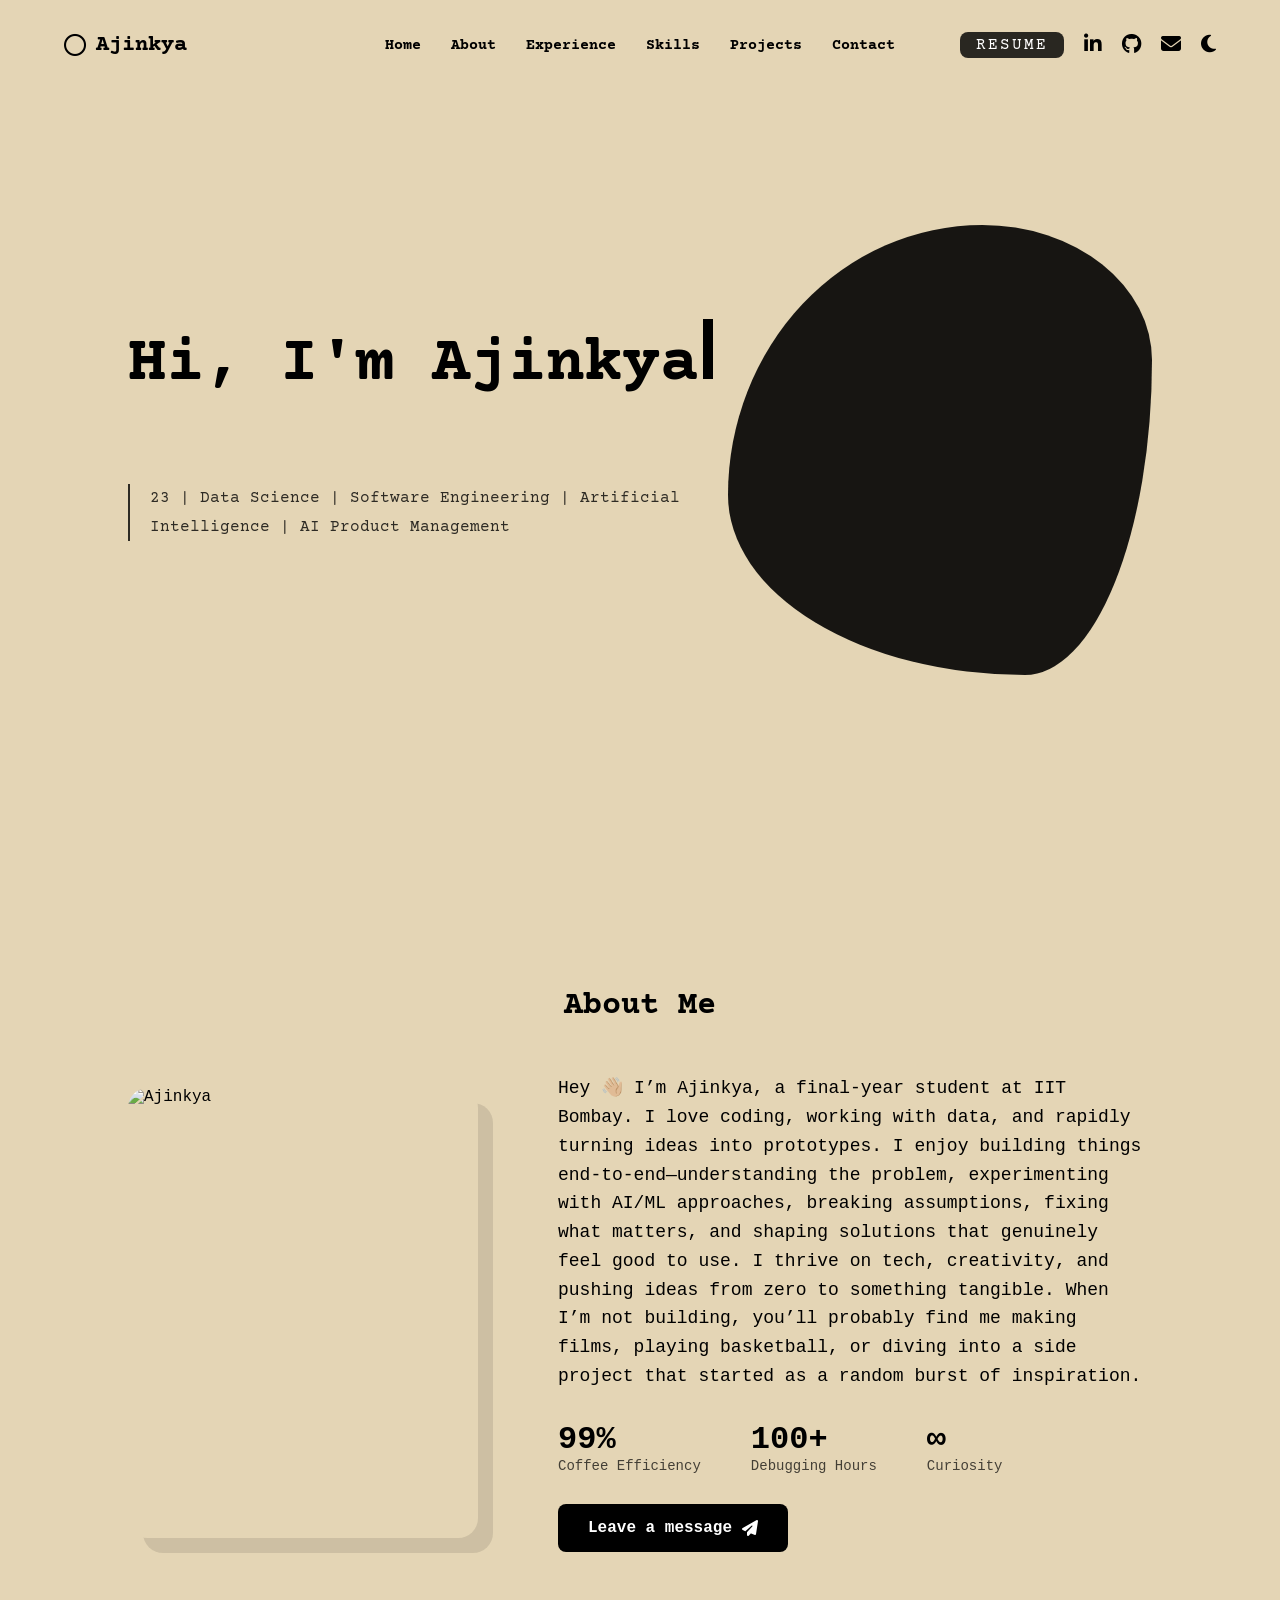
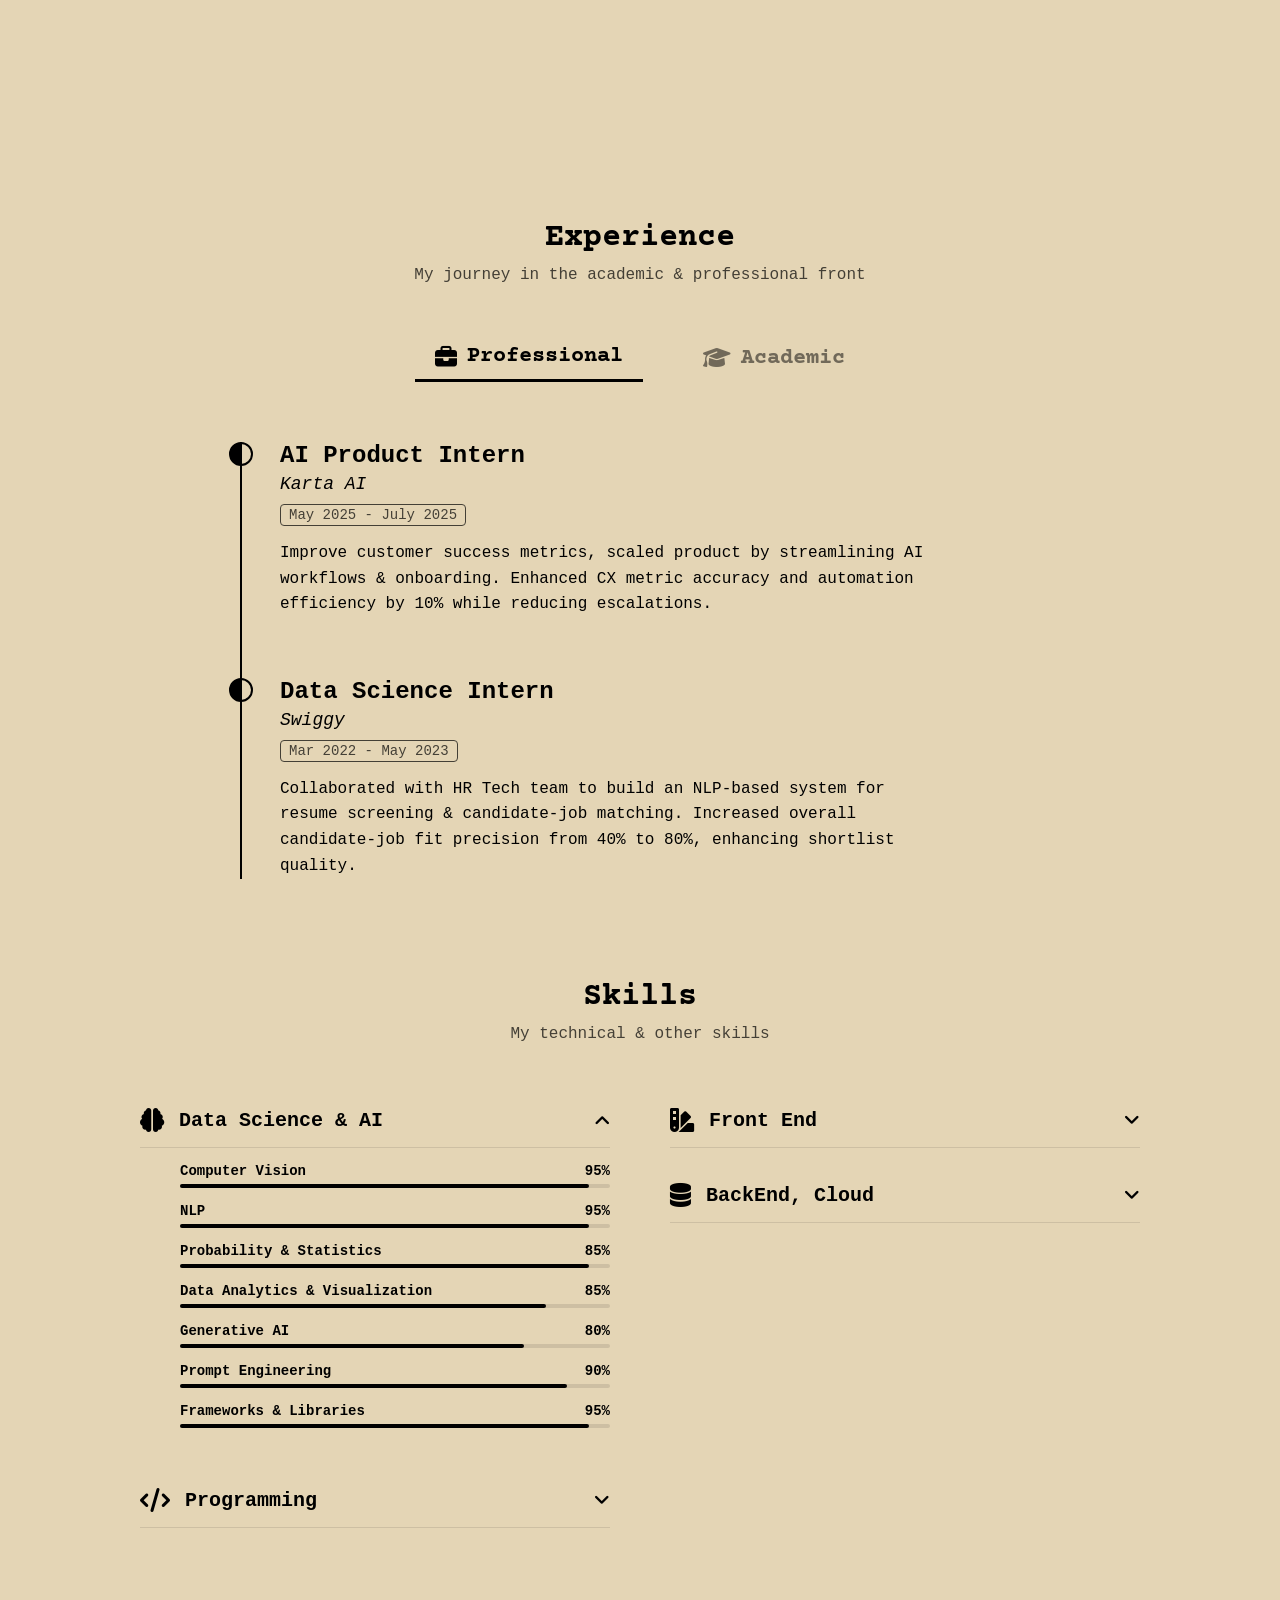
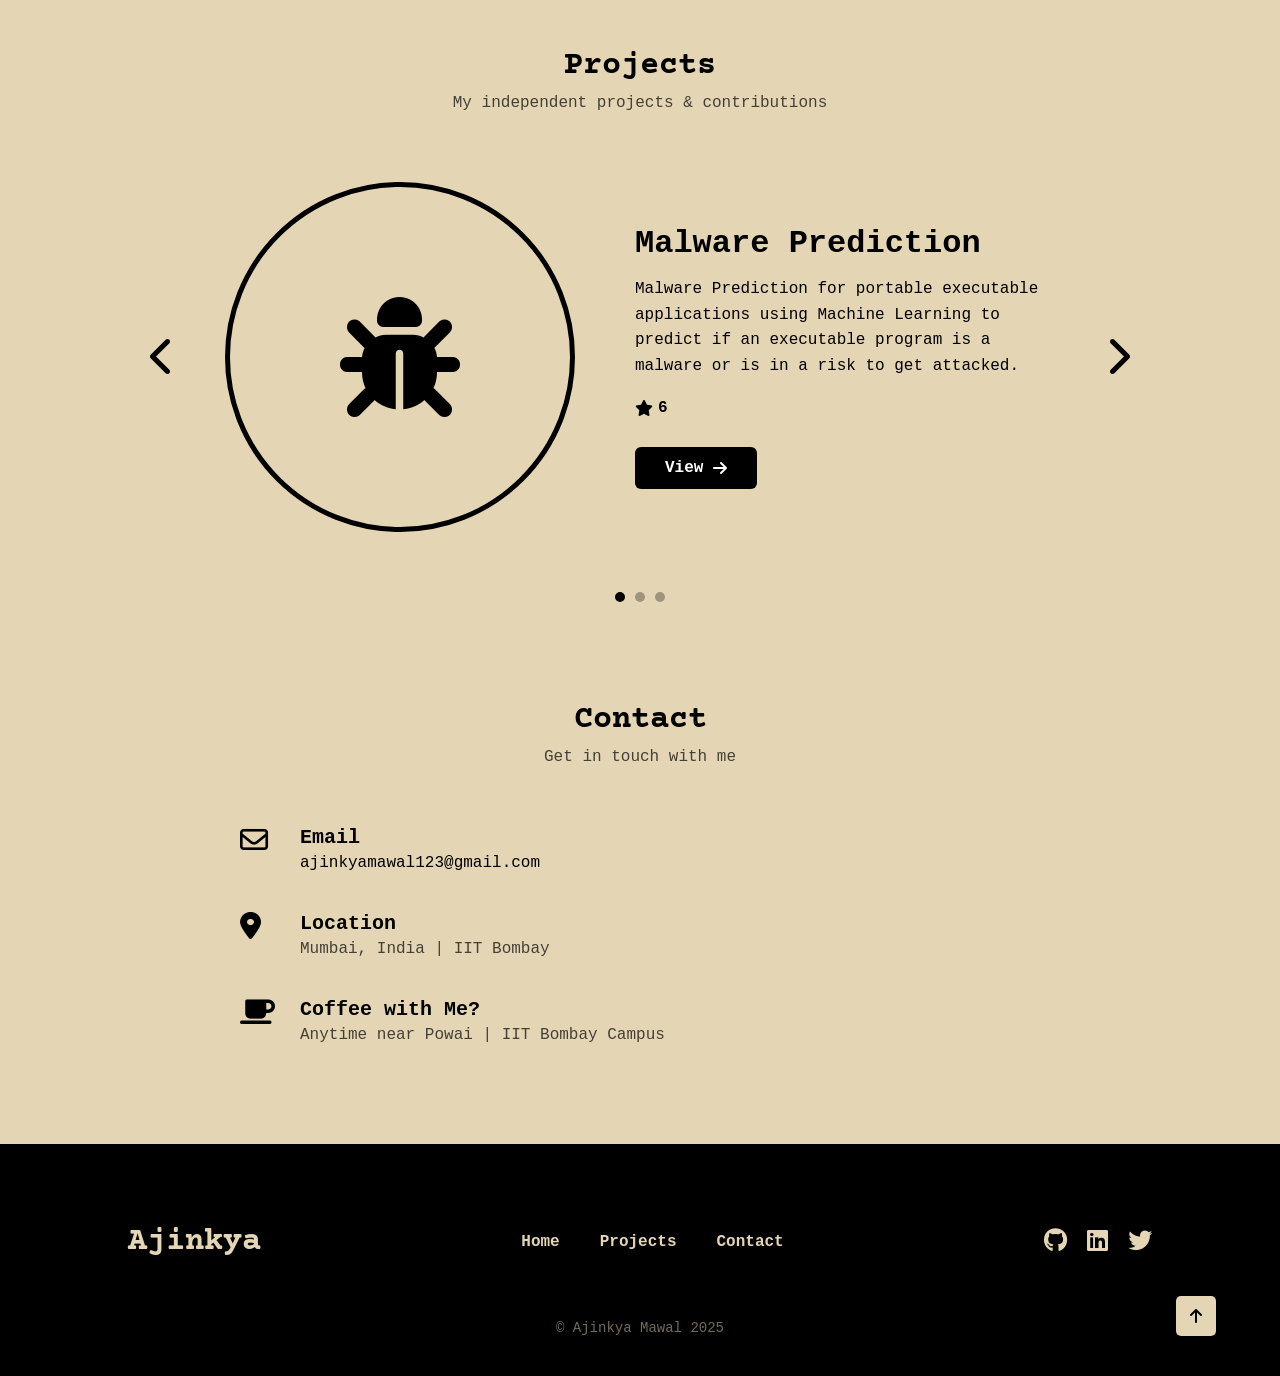
==== portfolio.html @ 79651a5f "new creative site" ====
<!DOCTYPE html>
<html lang="en">
<head>
    <meta charset="UTF-8">
    <meta name="viewport" content="width=device-width, initial-scale=1.0">
    <title>Ajinkya Mawal | Portfolio</title>
    
    <!-- 1. Load Styles & Fonts -->
    <link rel="stylesheet" href="style.css">
    <link href="https://fonts.googleapis.com/css2?family=Rock+Salt&display=swap" rel="stylesheet">
    <link href="https://fonts.googleapis.com/css2?family=Courier+Prime:wght@400;700&display=swap" rel="stylesheet">
    <link rel="stylesheet" href="https://cdnjs.cloudflare.com/ajax/libs/font-awesome/6.4.0/css/all.min.css">

    <!-- 2. Page Styles -->
    <style>
        /* RESET & SCROLL */
        body {
            overflow-y: auto !important;
            height: auto !important;
            padding-top: 0; 
            color: #000;
        }
        .gallery-container, .image-column { display: none !important; }

        /* --- HEADER --- */
        .portfolio-header {
            position: fixed; top: 0; left: 0; width: 100%; height: 90px;
            display: flex; justify-content: space-between; align-items: center;
            padding: 0 5%; z-index: 999; background: transparent; pointer-events: auto;
        }
        .header-logo {
            font-family: 'Courier Prime', monospace; font-size: 22px; font-weight: 700;
            text-decoration: none; color: #000;
            display: flex; align-items: center; gap: 10px;
        }
        .nav-menu {
            display: flex; gap: 30px; position: absolute; left: 50%; transform: translateX(-50%);
        }
        .nav-menu a {
            text-decoration: none; font-size: 15px; font-family: 'Courier Prime', monospace;
            font-weight: 700; color: #000;
            transition: opacity 0.2s; text-transform: capitalize;
        }
        .nav-menu a:hover { opacity: 0.6; text-decoration: line-through; }
        .header-socials { display: flex; align-items: center; gap: 20px; }
        .resume-btn {
            background-color: #000000d1;
            color: #fff;
            font-family: 'Courier Prime', monospace;
            font-weight: 500;
            letter-spacing: 2px;
            padding: 4px 16px;
            border-radius: 8px;
            text-decoration: none;
            transition: transform 0.2s, opacity 0.5s;
        }
        .resume-btn:hover { opacity: 0.85; transform: translateY(-2px); }
        .social-btn {
            font-size: 20px; color: #000;
            transition: transform 0.2s; text-decoration: none;
        }
        .social-btn:hover { transform: scale(1.2); }

        /* --- HERO SECTION --- */
        .hero-section {
            min-height: 100vh; display: flex; align-items: center;
            justify-content: space-between; padding: 0 10%; position: relative;
        }
        .hero-content { max-width: 600px; z-index: 10; }
        .typewriter h1 {
            font-family: 'Courier Prime', monospace; font-size: 64px; line-height: 1.1;
            margin-bottom: 25px; font-weight: 700; color: #000;
            min-height: 140px;
        }
        .cursor {
            display: inline-block; width: 10px; height: 60px; background-color: #000;
            margin-left: 5px; animation: blink 1s infinite;
        }
        @keyframes blink { 0%, 100% { opacity: 1; } 50% { opacity: 0; } }
        .hero-subtext {
            font-family: 'Courier Prime', monospace; font-size: 16px; opacity: 0.8;
            margin-bottom: 40px; line-height: 1.8; color: #000;
            border-left: 2px solid #000; padding-left: 20px;
        }
        .hero-image-container {
            position: relative; width: 450px; height: 450px;
            display: flex; justify-content: center; align-items: center;
        }
        .blob-bg {
            position: absolute; width: 100%; height: 100%; background-color: #000000;
            border-radius: 60% 40% 30% 70% / 60% 30% 70% 40%;
            animation: blobFloat 8s ease-in-out infinite; z-index: 1; opacity: 0.9;
        }
        .profile-img {
            width: 350px; height: 350px; object-fit: cover; border-radius: 50%;
            z-index: 2; position: relative; border: 0px solid #000;
        }
        @keyframes blobFloat {
            0% { border-radius: 60% 40% 30% 70% / 60% 30% 70% 40%; }
            50% { border-radius: 30% 60% 70% 40% / 50% 60% 30% 60%; }
            100% { border-radius: 60% 40% 30% 70% / 60% 30% 70% 40%; }
        }

        /* --- ABOUT SECTION --- */
        #about {
            min-height: 100vh; display: flex; flex-direction: column;
            justify-content: center; align-items: center; padding: 0 10%;
        }
        .about-container { display: flex; gap: 80px; align-items: center; margin-top: 40px; }
        .about-img-wrapper {
            width: 350px; height: 450px; border-radius: 20px; overflow: hidden; flex-shrink: 0;
            box-shadow: 15px 15px 0px rgba(0, 0, 0, 0.1); 
        }
        .about-img { width: 100%; height: 100%; object-fit: cover; filter: sepia(20%); }
        .about-content { max-width: 600px; }
        .stats-row { display: flex; gap: 50px; margin: 30px 0; }
        .stat-item h3 { font-size: 32px; font-weight: 900; margin: 0; color: #000; }
        .stat-item p { font-size: 14px; opacity: 0.7; margin: 0; color: #000; }
        .download-btn {
            display: inline-flex; align-items: center; gap: 10px; padding: 15px 30px;
            background-color: #000; color: #fff; font-weight: bold; text-decoration: none;
            border-radius: 8px; transition: transform 0.2s;
        }
        .download-btn:hover { transform: translateY(-3px); }

        /* --- EXPERIENCE SECTION --- */
        .experience-tabs { display: flex; justify-content: center; gap: 40px; margin-bottom: 60px; }
        .tab-btn {
            background: transparent; border: none; font-family: 'Courier Prime', monospace;
            font-size: 22px; font-weight: bold; cursor: pointer; padding: 10px 20px;
            display: flex; align-items: center; gap: 10px; opacity: 0.5; transition: all 0.3s;
            color: #000;
        }
        .tab-btn.active { opacity: 1; border-bottom: 3px solid #000; }
        .tab-btn:hover { opacity: 1; }
        .timeline-container {
            display: none; position: relative; max-width: 800px; margin: 0 auto; 
            padding-left: 40px;
        }
        .timeline-container.active { display: block; }
        .timeline-container::before {
            content: ''; position: absolute; left: 0; top: 0; height: 100%; width: 2px;
            background-color: #000;
        }
        .timeline-item { 
            position: relative; margin-bottom: 60px; opacity: 0; animation: slideIn 0.5s forwards;
        }
        .timeline-item:nth-child(1) { animation-delay: 0.1s; }
        .timeline-item:nth-child(2) { animation-delay: 0.2s; }
        .timeline-item:nth-child(3) { animation-delay: 0.3s; }
        @keyframes slideIn { from { opacity: 0; transform: translateY(20px); } to { opacity: 1; transform: translateY(0); } }
        .timeline-item::before {
            content: ''; position: absolute; left: -51px; top: 0px; width: 20px; height: 20px;
            border-radius: 50%; 
            background: linear-gradient(90deg, #000 50%, transparent 50%);
            border: 2px solid #000; z-index: 2; transition: transform 0.2s ease;
        }
        .timeline-item:hover::before { transform: scale(1.3); }
        .timeline-role { font-size: 24px; font-weight: 900; margin-bottom: 5px; color: #000; }
        .timeline-company { font-size: 18px; font-style: italic; margin-bottom: 10px; color: #000; display: block; }
        .timeline-date { 
            font-size: 14px; opacity: 0.7; color: #000; 
            margin-bottom: 15px; display: inline-block; border: 1px solid #000; padding: 2px 8px; border-radius: 4px;
        }
        .timeline-desc { font-size: 16px; line-height: 1.6; max-width: 650px; color: #000; }

        /* --- SKILLS ACCORDION --- */
        .skills-layout { display: flex; gap: 60px; justify-content: center; flex-wrap: wrap; max-width: 1000px; margin: 0 auto; }
        .skills-column { flex: 1; min-width: 300px; }
        .accordion-item { margin-bottom: 20px; }
        .accordion-header {
            display: flex; justify-content: space-between; align-items: center; padding: 15px 0;
            cursor: pointer; color: #000; border-bottom: 1px solid rgba(0, 0, 0, 0.1);
        }
        .accordion-title { font-size: 20px; font-weight: bold; display: flex; align-items: center; gap: 15px; }
        .accordion-title i { font-size: 24px; }
        .accordion-icon { font-size: 18px; transition: transform 0.3s ease; }
        .accordion-content { max-height: 0; overflow: hidden; transition: max-height 0.3s ease; padding-left: 40px; }
        .accordion-item.open .accordion-content { max-height: 500px; margin-top: 15px; margin-bottom: 30px; }
        .accordion-item.open .accordion-icon { transform: rotate(180deg); }
        .skill-bar-container { margin-bottom: 15px; }
        .skill-info { display: flex; justify-content: space-between; margin-bottom: 5px; font-size: 14px; font-weight: bold; color: #000; }
        .progress-line { width: 100%; height: 4px; background-color: rgba(0, 0, 0, 0.1); border-radius: 2px; }
        .progress-fill { height: 100%; background-color: #000; border-radius: 2px; }

        /* --- PROJECTS SLIDER --- */
        .projects-wrapper {
            max-width: 1000px; margin: 0 auto; display: flex; align-items: center;
            justify-content: center; position: relative; gap: 20px;
        }
        .slider-container { flex: 1; overflow: hidden; position: relative; }
        .slides-wrapper { display: flex; transition: transform 0.5s ease-in-out; }
        .project-slide { min-width: 100%; display: flex; align-items: center; gap: 60px; padding: 20px; }
        .slide-image-container {
            width: 350px; height: 350px; background-color: transparent;
            border-radius: 50%; display: flex; justify-content: center; align-items: center;
            flex-shrink: 0; position: relative; border: 5px solid #000;
        }
        .slide-icon { font-size: 120px; color: #000; }
        .slide-content { max-width: 500px; }
        .project-title { font-size: 32px; font-weight: 900; margin-bottom: 15px; color: #000; }
        .project-desc { font-size: 16px; line-height: 1.6; margin-bottom: 20px; color: #000; }
        .project-rating { display: flex; align-items: center; gap: 5px; margin-bottom: 30px; color: #000; font-weight: bold; }
        .view-btn {
            display: inline-flex; align-items: center; gap: 10px; padding: 12px 30px;
            background-color: #000; color: #fff; text-decoration: none; font-weight: bold;
            border-radius: 6px; transition: transform 0.2s;
        }
        .view-btn:hover { transform: translateY(-2px); }
        .nav-arrow {
            font-size: 40px; background: none; border: none; cursor: pointer;
            color: #000; padding: 10px; transition: transform 0.2s;
        }
        .nav-arrow:hover { transform: scale(1.2); }
        .slider-dots { display: flex; justify-content: center; gap: 10px; margin-top: 40px; }
        .dot {
            width: 10px; height: 10px; background-color: #000; border-radius: 50%;
            opacity: 0.3; cursor: pointer; transition: opacity 0.3s;
        }
        .dot.active { opacity: 1; }

        /* --- CONTACT INFO SECTION --- */
        .contact-info-container {
            max-width: 800px; margin: 0 auto; margin-top: 60px;
            display: flex; flex-direction: column; gap: 40px;
        }
        .contact-item {
            display: flex; align-items: flex-start; gap: 20px;
        }
        .contact-icon {
            font-size: 28px; color: #000; min-width: 40px;
        }
        .contact-details h3 {
            font-size: 20px; font-weight: bold; margin: 0 0 5px 0; color: #000; text-align: left;
        }
        .contact-details p {
            font-size: 16px; margin: 0; opacity: 0.7; color: #000;
        }
        .contact-details a {
            color: #000; text-decoration: none;
        }

        /* --- FOOTER SECTION --- */
        .footer {
            background-color: #000; /* High contrast footer */
            color: #e4d5b5;
            padding: 80px 10% 40px 10%;
            margin-top: 100px;
            position: relative;
        }
        .footer-content {
            display: flex; justify-content: space-between; align-items: center;
            margin-bottom: 60px;
        }
        .footer-logo {
            font-family: 'Courier Prime', monospace; font-size: 32px; font-weight: 900;
        }
        .footer-nav {
            display: flex; gap: 40px;
        }
        .footer-nav a {
            color: #e4d5b5; text-decoration: none; font-weight: bold;
            font-size: 16px; transition: opacity 0.2s;
        }
        .footer-nav a:hover { opacity: 0.7; }
        .footer-socials {
            display: flex; gap: 20px; font-size: 24px;
        }
        .footer-socials a { color: #e4d5b5; transition: transform 0.2s; }
        .footer-socials a:hover { transform: scale(1.2); }
        .copyright {
            text-align: center; font-size: 14px; opacity: 0.5;
        }
        .scroll-top {
            position: absolute; bottom: 40px; right: 5%;
            background-color: #e4d5b5; color: #000;
            width: 40px; height: 40px; border-radius: 5px;
            display: flex; justify-content: center; align-items: center;
            text-decoration: none; transition: transform 0.2s;
        }
        .scroll-top:hover { transform: translateY(-3px); }

        /* --- COMMON --- */
        h2 { font-family: 'Courier Prime', monospace; font-size: 32px; margin-bottom: 10px; display: block; text-align: center; color: #000; }
        .section-subtitle { text-align: center; font-size: 16px; opacity: 0.7; margin-bottom: 50px; color: #000; }
        section { margin-bottom: 100px; scroll-margin-top:110px; }
        section.section-tight { margin-top: -180px; scroll-margin-top: 10px; }

        /* MOBILE */
        @media (max-width: 900px) {
            .portfolio-header { padding: 20px; height: auto; flex-direction: column; gap: 15px; background: #e4d5b5; }
            .nav-menu { position: relative; left: auto; transform: none; flex-wrap: wrap; justify-content: center; gap: 15px; }
            .hero-section { flex-direction: column-reverse; padding: 180px 20px 50px 20px; text-align: center; }
            .header-logo, .nav-menu a, .social-btn { color: #000; }
            .hero-image-container { width: 300px; height: 300px; margin-bottom: 40px; }
            .profile-img { width: 220px; height: 220px; }
            .typewriter h1 { font-size: 42px; min-height: auto; }
            .hero-subtext { border-left: none; padding-left: 0; }
            .about-container { flex-direction: column; }
            .skills-layout { flex-direction: column; gap: 20px; }
            .timeline-container { padding-left: 20px; }
            .timeline-item::before { left: -31px; } 
            .project-slide { flex-direction: column; text-align: center; gap: 30px; }
            .slide-image-container { width: 200px; height: 200px; }
            .slide-icon { font-size: 80px; }
            .projects-wrapper { padding: 0 20px; }
            .nav-arrow { position: absolute; top: 50%; z-index: 10; }
            .prev { left: 0; }
            .next { right: 0; }
            .footer-content { flex-direction: column; gap: 30px; }
        }
    </style>
</head>
<body>

    <div class="grain-overlay"></div>

    <!-- HEADER -->
    <header class="portfolio-header">
        <div class="header-left">
            <a href="index.html" class="header-logo"><i class="far fa-circle"></i> Ajinkya</a>
        </div>
        <nav class="nav-menu">
            <a href="#home">Home</a>
            <a href="#about">About</a>
            <a href="#experience">Experience</a>
            <a href="#skills">Skills</a>
            <a href="#projects">Projects</a>
            <a href="#contact">Contact</a>
        </nav>
        <div class="header-socials">
            <a href="https://drive.google.com/file/d/1wHOyMHLVTu7wanOrhNx46FWhnShGwC-6/view?usp=sharing" target="_blank" class="resume-btn">RESUME</a>
            <a href="https://www.linkedin.com/in/ajinkya-mawal-2b0bb224b/" target="_blank" class="social-btn"><i class="fab fa-linkedin-in"></i></a>
            <a href="https://github.com/a-j-i-n-k-y-a" target="_blank" class="social-btn"><i class="fab fa-github"></i></a>
            <a href="mailto:ajinkyamawal123@gmail.com" class="social-btn"><i class="fas fa-envelope"></i></a>
            <a href="#" class="social-btn"><i class="fas fa-moon"></i></a>
        </div>
    </header>

    <!-- HERO -->
    <section id="home" class="hero-section">
        <div class="hero-content">
            <div class="typewriter">
                <h1><span id="dynamic-text"></span><span class="cursor"></span></h1>
            </div>
            <p class="hero-subtext">23 | Data Science | Software Engineering | Artificial Intelligence | AI Product Management</p>
        </div>
        <div class="hero-image-container">
            <div class="blob-bg"></div>
            <img src="/Users/ajinkyamawal/Desktop/my-website-creative/images/transparent_bg_thobda.png" alt="Profile" class="profile-img">
        </div>
    </section>

    <!-- ABOUT -->
    <section id="about" class="section-tight">
        <h2>About Me</h2>
        <div class="about-container">
            <div class="about-img-wrapper">
                <img src="/Users/ajinkyamawal/Desktop/my-website-creative/images/img3.jpg" alt="Ajinkya" class="about-img">
            </div>
            <div class="about-content">
                <p style="font-size: 18px; line-height: 1.6; margin-bottom: 20px; color: #000;">
                    Hey 👋🏼 I’m Ajinkya, a final-year student at IIT Bombay. I love coding,
                     working with data, and rapidly turning ideas into prototypes. I enjoy building things 
                     end-to-end—understanding the problem, experimenting with AI/ML approaches, breaking assumptions, 
                     fixing what matters, and shaping solutions that genuinely feel good to use. I thrive on tech, 
                     creativity, and pushing ideas from zero to something tangible. When I’m not building, you’ll 
                     probably find me making films, playing basketball, or diving into a side project that started 
                     as a random burst of inspiration.    
                </p>
                <div class="stats-row">
                    <div class="stat-item"><h3>99%</h3><p>Coffee Efficiency</p></div>
                    <div class="stat-item"><h3>100+</h3><p>Debugging Hours</p></div>
                    <div class="stat-item"><h3>∞</h3><p>Curiosity</p></div>
                </div>
                <a href="#contact" class="download-btn">Leave a message <i class="fas fa-paper-plane"></i></a>
            </div>
        </div>
    </section>

    <!-- EXPERIENCE -->
    <section id="experience">
        <h2>Experience</h2>
        <p class="section-subtitle">My journey in the academic & professional front</p>
        <div class="experience-tabs">
            <button class="tab-btn active" onclick="openTab('professional')"><i class="fas fa-briefcase"></i> Professional</button>
            <button class="tab-btn" onclick="openTab('academic')"><i class="fas fa-graduation-cap"></i> Academic</button>
        </div>

        <div id="professional" class="timeline-container active">
            <div class="timeline-item">
                <div class="timeline-role">AI Product Intern</div>
                <span class="timeline-company">Karta AI</span>
                <span class="timeline-date">May 2025 - July 2025</span>
                <div class="timeline-desc">Improve customer success metrics, scaled product by streamlining AI workflows & onboarding. Enhanced CX metric accuracy and automation efficiency by 10% while reducing escalations. </div>
            </div>
            <div class="timeline-item">
                <div class="timeline-role">Data Science Intern</div>
                <span class="timeline-company">Swiggy</span>
                <span class="timeline-date">Mar 2022 - May 2023</span>
                <div class="timeline-desc">Collaborated with HR Tech team to build an NLP-based system for resume screening & candidate-job matching. Increased overall candidate-job fit precision from 40% to 80%, enhancing shortlist quality. </div>
            </div>
        </div>

        <div id="academic" class="timeline-container">
            <div class="timeline-item">
                <div class="timeline-role"> B.Tech </div>
                <span class="timeline-company">IIT Bombay</span>
                <span class="timeline-date">2022 - 2026</span>
            </div>
            <div class="timeline-item">
                <div class="timeline-role">Class XII</div>
                <span class="timeline-company">DNV School, Maharashtra</span>
                <span class="timeline-date">2020</span>
            </div>
             <div class="timeline-item">
                <div class="timeline-role">Class X</div>
                <span class="timeline-company">Aided High School, Maharashtra</span>
                <span class="timeline-date">2018</span>
            </div>
        </div>
    </section>

    <!-- SKILLS -->
    <section id="skills">
        <h2>Skills</h2>
        <p class="section-subtitle">My technical & other skills</p>
        <div class="skills-layout">
            <div class="skills-column">
                <div class="accordion-item open">
                    <div class="accordion-header" onclick="toggleAccordion(this)">
                        <div class="accordion-title"><i class="fas fa-brain"></i> Data Science & AI</div>
                        <i class="fas fa-angle-down accordion-icon"></i>
                    </div>
                    <div class="accordion-content">
                        <div class="skill-bar-container"><div class="skill-info"><span>Computer Vision</span><span>95%</span></div><div class="progress-line"><div class="progress-fill" style="width: 95%;"></div></div></div>
                        <div class="skill-bar-container"><div class="skill-info"><span>NLP</span><span>95%</span></div><div class="progress-line"><div class="progress-fill" style="width: 95%;"></div></div></div>
                        <div class="skill-bar-container"><div class="skill-info"><span>Probability & Statistics</span><span>85%</span></div><div class="progress-line"><div class="progress-fill" style="width: 95%;"></div></div></div>
                        <div class="skill-bar-container"><div class="skill-info"><span>Data Analytics & Visualization</span><span>85%</span></div><div class="progress-line"><div class="progress-fill" style="width: 85%;"></div></div></div>
                        <div class="skill-bar-container"><div class="skill-info"><span>Generative AI</span><span>80%</span></div><div class="progress-line"><div class="progress-fill" style="width: 80%;"></div></div></div>
                        <div class="skill-bar-container"><div class="skill-info"><span>Prompt Engineering</span><span>90%</span></div><div class="progress-line"><div class="progress-fill" style="width: 90%;"></div></div></div>
                        <div class="skill-bar-container"><div class="skill-info"><span>Frameworks & Libraries</span><span>95%</span></div><div class="progress-line"><div class="progress-fill" style="width: 95%;"></div></div></div>
                    </div>
                </div>
                <div class="accordion-item">
                    <div class="accordion-header" onclick="toggleAccordion(this)">
                        <div class="accordion-title"><i class="fas fa-code"></i> Programming</div>
                        <i class="fas fa-angle-down accordion-icon"></i>
                    </div>
                    <div class="accordion-content">
                        <div class="skill-bar-container"><div class="skill-info"><span>Python</span><span>95%</span></div><div class="progress-line"><div class="progress-fill" style="width: 95%;"></div></div></div>
                        <div class="skill-bar-container"><div class="skill-info"><span>C/C++</span><span>65%</span></div><div class="progress-line"><div class="progress-fill" style="width: 65%;"></div></div></div>
                        <div class="skill-bar-container"><div class="skill-info"><span>SQL</span><span>95%</span></div><div class="progress-line"><div class="progress-fill" style="width: 95%;"></div></div></div>
                        <div class="skill-bar-container"><div class="skill-info"><span>Matlab</span><span>75%</span></div><div class="progress-line"><div class="progress-fill" style="width: 75%;"></div></div></div>
                    </div>
                </div>
            </div>
            <div class="skills-column">
                <div class="accordion-item">
                    <div class="accordion-header" onclick="toggleAccordion(this)">
                        <div class="accordion-title"><i class="fas fa-swatchbook"></i> Front End</div>
                        <i class="fas fa-angle-down accordion-icon"></i>
                    </div>
                    <div class="accordion-content">
                        <div class="skill-bar-container"><div class="skill-info"><span>HTML/CSS</span><span>90%</span></div><div class="progress-line"><div class="progress-fill" style="width: 90%;"></div></div></div>
                        <!-- <div class="skill-bar-container"><div class="skill-info"><span>React</span><span>85%</span></div><div class="progress-line"><div class="progress-fill" style="width: 85%;"></div></div></div> -->
                    </div>
                </div>
                <div class="accordion-item">
                    <div class="accordion-header" onclick="toggleAccordion(this)">
                        <div class="accordion-title"><i class="fas fa-database"></i> BackEnd, Cloud</div>
                        <i class="fas fa-angle-down accordion-icon"></i>
                    </div>
                    <div class="accordion-content">
                        <div class="skill-bar-container"><div class="skill-info"><span>FastAPI</span><span>95%</span></div><div class="progress-line"><div class="progress-fill" style="width: 95%;"></div></div></div>
                        <div class="skill-bar-container"><div class="skill-info"><span>AWS</span><span>75%</span></div><div class="progress-line"><div class="progress-fill" style="width: 75%;"></div></div></div>
                        <div class="skill-bar-container"><div class="skill-info"><span>GCP</span><span>80%</span></div><div class="progress-line"><div class="progress-fill" style="width: 80%;"></div></div></div>
                        <!-- <div class="skill-bar-container"><div class="skill-info"><span>Node JS</span><span>70%</span></div><div class="progress-line"><div class="progress-fill" style="width: 70%;"></div></div></div> -->
                    </div>
                </div>
            </div>
        </div>
    </section>

    <!-- PROJECTS -->
    <section id="projects">
        <h2>Projects</h2>
        <p class="section-subtitle">My independent projects & contributions</p>
        
        <div class="projects-wrapper">
            <button class="nav-arrow prev" onclick="moveSlide(-1)"><i class="fas fa-chevron-left"></i></button>
            <div class="slider-container">
                <div class="slides-wrapper" id="track">
                    <div class="project-slide">
                        <div class="slide-image-container"><i class="fas fa-bug slide-icon"></i></div>
                        <div class="slide-content">
                            <div class="project-title">Malware Prediction</div>
                            <div class="project-desc">Malware Prediction for portable executable applications using Machine Learning to predict if an executable program is a malware or is in a risk to get attacked.</div>
                            <div class="project-rating"><i class="fas fa-star" style="color:#000;"></i> 6</div>
                            <a href="#" class="view-btn">View <i class="fas fa-arrow-right"></i></a>
                        </div>
                    </div>
                    <div class="project-slide">
                        <div class="slide-image-container"><i class="fas fa-car slide-icon"></i></div>
                        <div class="slide-content">
                            <div class="project-title">Drive AI</div>
                            <div class="project-desc">Computer Vision system for driver drowsiness detection, lane departure warnings, and traffic sign recognition built with OpenCV and PyTorch.</div>
                            <div class="project-rating"><i class="fas fa-star" style="color:#000;"></i> 8</div>
                            <a href="#" class="view-btn">View <i class="fas fa-arrow-right"></i></a>
                        </div>
                    </div>
                    <div class="project-slide">
                        <div class="slide-image-container"><i class="fas fa-brain slide-icon"></i></div>
                        <div class="slide-content">
                            <div class="project-title">Neural Black</div>
                            <div class="project-desc">A complete brain tumor detection & classification system using Convolutional Neural Networks (CNNs). Achieved 99.5% accuracy on MRI datasets.</div>
                            <div class="project-rating"><i class="fas fa-star" style="color:#000;"></i> 10</div>
                            <a href="#" class="view-btn">View <i class="fas fa-arrow-right"></i></a>
                        </div>
                    </div>
                </div>
            </div>
            <button class="nav-arrow next" onclick="moveSlide(1)"><i class="fas fa-chevron-right"></i></button>
        </div>
        <div class="slider-dots" id="dots">
            <span class="dot active" onclick="currentSlide(0)"></span>
            <span class="dot" onclick="currentSlide(1)"></span>
            <span class="dot" onclick="currentSlide(2)"></span>
        </div>
    </section>

    <!-- CONTACT & FOOTER -->
    <section id="contact">
        <h2>Contact</h2>
        <p class="section-subtitle">Get in touch with me</p>
        
        <div class="contact-info-container">
            <div class="contact-item">
                <i class="far fa-envelope contact-icon"></i>
                <div class="contact-details">
                    <h3>Email</h3>
                    <a href="mailto:ajinkyamawal123@gmail.com">ajinkyamawal123@gmail.com</a>
                </div>
            </div>
            
            <div class="contact-item">
                <i class="fas fa-map-marker-alt contact-icon"></i>
                <div class="contact-details">
                    <h3>Location</h3>
                    <p>Mumbai, India | IIT Bombay</p>
                </div>
            </div>

            <div class="contact-item">
                <i class="fas fa-coffee contact-icon"></i>
                <div class="contact-details">
                    <h3>Coffee with Me?</h3>
                    <p>Anytime near Powai | IIT Bombay Campus</p>
                </div>
            </div>
        </div>
    </section>

    <footer class="footer">
        <a href="#home" class="scroll-top"><i class="fas fa-arrow-up"></i></a>
        
        <div class="footer-content">
            <div class="footer-logo">Ajinkya</div>
            
            <div class="footer-nav">
                <a href="index.html">Home</a>
                <a href="#projects">Projects</a>
                <a href="#contact">Contact</a>
            </div>

            <div class="footer-socials">
                <a href="https://github.com/a-j-i-n-k-y-a" target="_blank"><i class="fab fa-github"></i></a>
                <a href="https://www.linkedin.com/in/ajinkya-mawal-2b0bb224b/" target="_blank"><i class="fab fa-linkedin"></i></a>
                <a href="https://twitter.com" target="_blank"><i class="fab fa-twitter"></i></a>
            </div>
        </div>
        
        <div class="copyright">
            © Ajinkya Mawal 2025
        </div>
    </footer>

    <!-- SCRIPTS -->
    <script>
        // SLIDER
        let slideIndex = 0;
        const track = document.getElementById('track');
        const dots = document.querySelectorAll('.dot');
        const slides = document.querySelectorAll('.project-slide');
        function moveSlide(n) {
            slideIndex += n;
            if (slideIndex >= slides.length) slideIndex = 0;
            if (slideIndex < 0) slideIndex = slides.length - 1;
            updateSlider();
        }
        function currentSlide(n) { slideIndex = n; updateSlider(); }
        function updateSlider() {
            track.style.transform = `translateX(-${slideIndex * 100}%)`;
            dots.forEach(dot => dot.classList.remove('active'));
            dots[slideIndex].classList.add('active');
        }
        setInterval(() => moveSlide(1), 5000);

        // ACCORDION
        function toggleAccordion(element) { const item = element.parentElement; item.classList.toggle('open'); }
        
        // TABS
        function openTab(tabName) {
            const contents = document.querySelectorAll('.timeline-container'); contents.forEach(c => c.classList.remove('active'));
            const buttons = document.querySelectorAll('.tab-btn'); buttons.forEach(b => b.classList.remove('active'));
            document.getElementById(tabName).classList.add('active');
            document.querySelector(`button[onclick="openTab('${tabName}')"]`).classList.add('active');
        }

        // TYPEWRITER
        const textElement = document.getElementById('dynamic-text');
        const phrases = ["Hi, I'm Ajinkya", "I_love_to_code.py", "And I'm addicted to ☕️"];
        let phraseIndex = 0; let charIndex = 0; let isDeleting = false; let typeSpeed = 100;
        function type() {
            const currentPhrase = phrases[phraseIndex];
            if (isDeleting) { textElement.textContent = currentPhrase.substring(0, charIndex - 1); charIndex--; typeSpeed = 50; } 
            else { textElement.textContent = currentPhrase.substring(0, charIndex + 1); charIndex++; typeSpeed = 100; }
            if (!isDeleting && charIndex === currentPhrase.length) { isDeleting = true; typeSpeed = 2000; } 
            else if (isDeleting && charIndex === 0) { isDeleting = false; phraseIndex = (phraseIndex + 1) % phrases.length; typeSpeed = 500; }
            setTimeout(type, typeSpeed);
        }
        document.addEventListener('DOMContentLoaded', type);

        // SMOOTH SCROLL
        document.querySelectorAll('a[href^="#"]').forEach(anchor => {
            anchor.addEventListener('click', function (e) { e.preventDefault(); document.querySelector(this.getAttribute('href')).scrollIntoView({ behavior: 'smooth' }); });
        });
    </script>

</body>
</html>
---- style.css ----
/* --- GLOBAL STYLES --- */
* {
    margin: 0;
    padding: 0;
    box-sizing: border-box;
}

body {
    background-color: #e4d5b5; 
    font-family: 'Courier New', Courier, monospace;
    color: #1a1a1a;
    overflow: hidden; /* We handle scrolling via JS */
    height: 100vh;
    width: 100vw;
}

.gallery-container {
    /* Keep existing styles */
    position: absolute;
    top: 0;
    left: 0;
    width: 100%;
    height: 100%;
    display: flex;
    justify-content: center; /* CHANGED: Center them instead of spreading to edges */
    gap: 5%; /* CHANGED: Use % gap instead of fixed pixels so it fits on all screens */
    padding: 0 1%; /* Reduced padding to give images room */
    z-index: 0; 
    opacity: 1;
}

.image-column {
    display: flex;
    flex-direction: column;
    gap: 130px; 
    width: 25%; /* CHANGED: Reduced slightly so 3 cols + gaps fit 100% perfectly */
    align-items: center;
    will-change: transform; 
}

/* --- UPDATED SIZE CLASSES (Scaled down relative to new column width) --- */

/* Standard Portrait */
.portrait {
    width: 100%; /* Fills the narrow 22% column */
    aspect-ratio: 3 / 4; 
}

/* Standard Landscape */
.landscape {
    width: 100%; 
    aspect-ratio: 16 / 9; 
}

/* Square - slightly smaller */
.square {
    width: 80%;
    aspect-ratio: 1 / 1;
}

/* Tiny - The "Sticker" size (very common in your screenshot) */
.tiny {
    width: 60%;
    aspect-ratio: 1 / 1; 
}

/* XL - For the occasional big "Hero" image */
.xl-portrait {
    width: 120%; /* Slightly wider than the column */
    aspect-ratio: 3 / 4;
    z-index: 2; 
}

.xl-landscape {
    width: 130%; 
    aspect-ratio: 16 / 9;
    margin-left: -15%; /* Centers the overlap */
}

/* --- HELPER CLASSES --- */
.portrait { width: 70%; aspect-ratio: 3 / 4; }
.landscape { width: 100%; aspect-ratio: 16 / 9; }
.square { width: 80%; aspect-ratio: 1 / 1; }
.tiny { width: 50%; aspect-ratio: 1 / 1; }

/* --- LAYER 3: FILM GRAIN --- */
.grain-overlay {
    position: fixed;
    top: 0;
    left: 0;
    width: 100%;
    height: 100%;
    pointer-events: none;
    z-index: 10;
    opacity: 0.15; 
    background-image: url('/Users/ajinkyamawal/Desktop/my-website-creative/images/texture_22.jpg');
    animation: noiseAnimation 0.5s linear infinite;
}

@keyframes noiseAnimation {
    0% { background-position: 0 0; }
    10% { background-position: -5% -10%; }
    20% { background-position: -15% 5%; }
    30% { background-position: 7% -25%; }
    40% { background-position: 20% 25%; }
    50% { background-position: -25% 10%; }
    60% { background-position: 15% 5%; }
    70% { background-position: 0% 15%; }
    80% { background-position: 25% 35%; }
    90% { background-position: -10% 10%; }
}

/* --- LAYER 4: TEXT CONTENT --- */
.main-content {
    position: fixed;
    top: 0;
    left: 0;
    width: 100%;
    height: 100%;
    z-index: 20;
    pointer-events: none; 
    display: flex;
    flex-direction: column;
    justify-content: center;
    align-items: center;
}

.brand-name, .center-message, .bottom-nav { pointer-events: auto; }

.brand-name {
    position: absolute;
    top: 120px;
    left: 20px;
    font-size: 10px;
    font-weight: bold;
    letter-spacing: 2px;
    transform: rotate(-90deg); 
    transform-origin: left top;
}

/* 1. Update the Center Message */
/* 1. The Center Message */
.center-message {
    text-align: center;
    max-width: 600px;
    padding: 20px;
    
    /* CHANGE: Use the background color, not white */
    color: #000000; 
    
    mix-blend-mode: exclusion;
    
    /* ADD: Bold makes the "difference" effect much sharper */
    font-weight: 500; 
    z-index: 100;
}

.center-message p {
    font-size: 12px;
    line-height: 1.8;
    letter-spacing: 1px;
}

.bottom-nav {
    position: absolute;
    bottom: 40px;
    left: 50%;
    transform: translateX(-50%);
    display: flex;
    gap: 30px;
}

.bottom-nav a {
    text-decoration: none;
    color: #000;
    font-size: 12px;
    font-weight: bold;
    letter-spacing: 1px;
    text-transform: uppercase;
}

.bottom-nav a:hover { text-decoration: line-through; }

@media (max-width: 768px) {
    /* On mobile, we hide one column or squeeze them */
    .gallery-container { padding: 0 5%; }
    .image-column { width: 45%; } 
    /* Hide the middle column on mobile to prevent crowding */
    .col-2 { display: none; } 
    
    .center-message p { font-size: 16px; }
    .bottom-nav { flex-direction: column; gap: 10px; text-align: center; }
}

/* --- BOTTOM LEFT SOCIAL SIDEBAR --- */
.social-sidebar {
    position: absolute; /* Fixed relative to screen */
    bottom: 40px;       /* Distance from bottom */
    left: 20px;         /* Distance from left */
    
    display: flex;
    flex-direction: column; /* Stacks them vertically */
    gap: 20px;              /* Space between icons */
    
    z-index: 100;
    pointer-events: auto;   /* Makes them clickable */
}

.social-sidebar a {
    font-size: 14px; /* Size of the icons */
    text-decoration: none;
    transition: transform 0.01s ease-in;
    
    /* THE CHAMELEON FIX */
    /* 1. Match background color exactly */
    color: #000000; 
    /* 2. Apply difference blend mode */
    mix-blend-mode: difference;
}

.social-sidebar a:hover {
    /* Slight pop effect on hover */
    transform: scale(1.5); 
    opacity: 0.8;
}

/* ADJUST SIGNATURE LOCATION */
/* Since we put icons in the bottom left, we should move the signature name 
   slightly to the right or up so they don't crash into each other. 
   Update your existing .signature-name class: */

.signature-name {
    /* ... keep existing styles ... */
    
    /* CHANGE THIS: Move it slightly right to sit next to icons */
    left: 20px; 
    bottom: 40px;
}
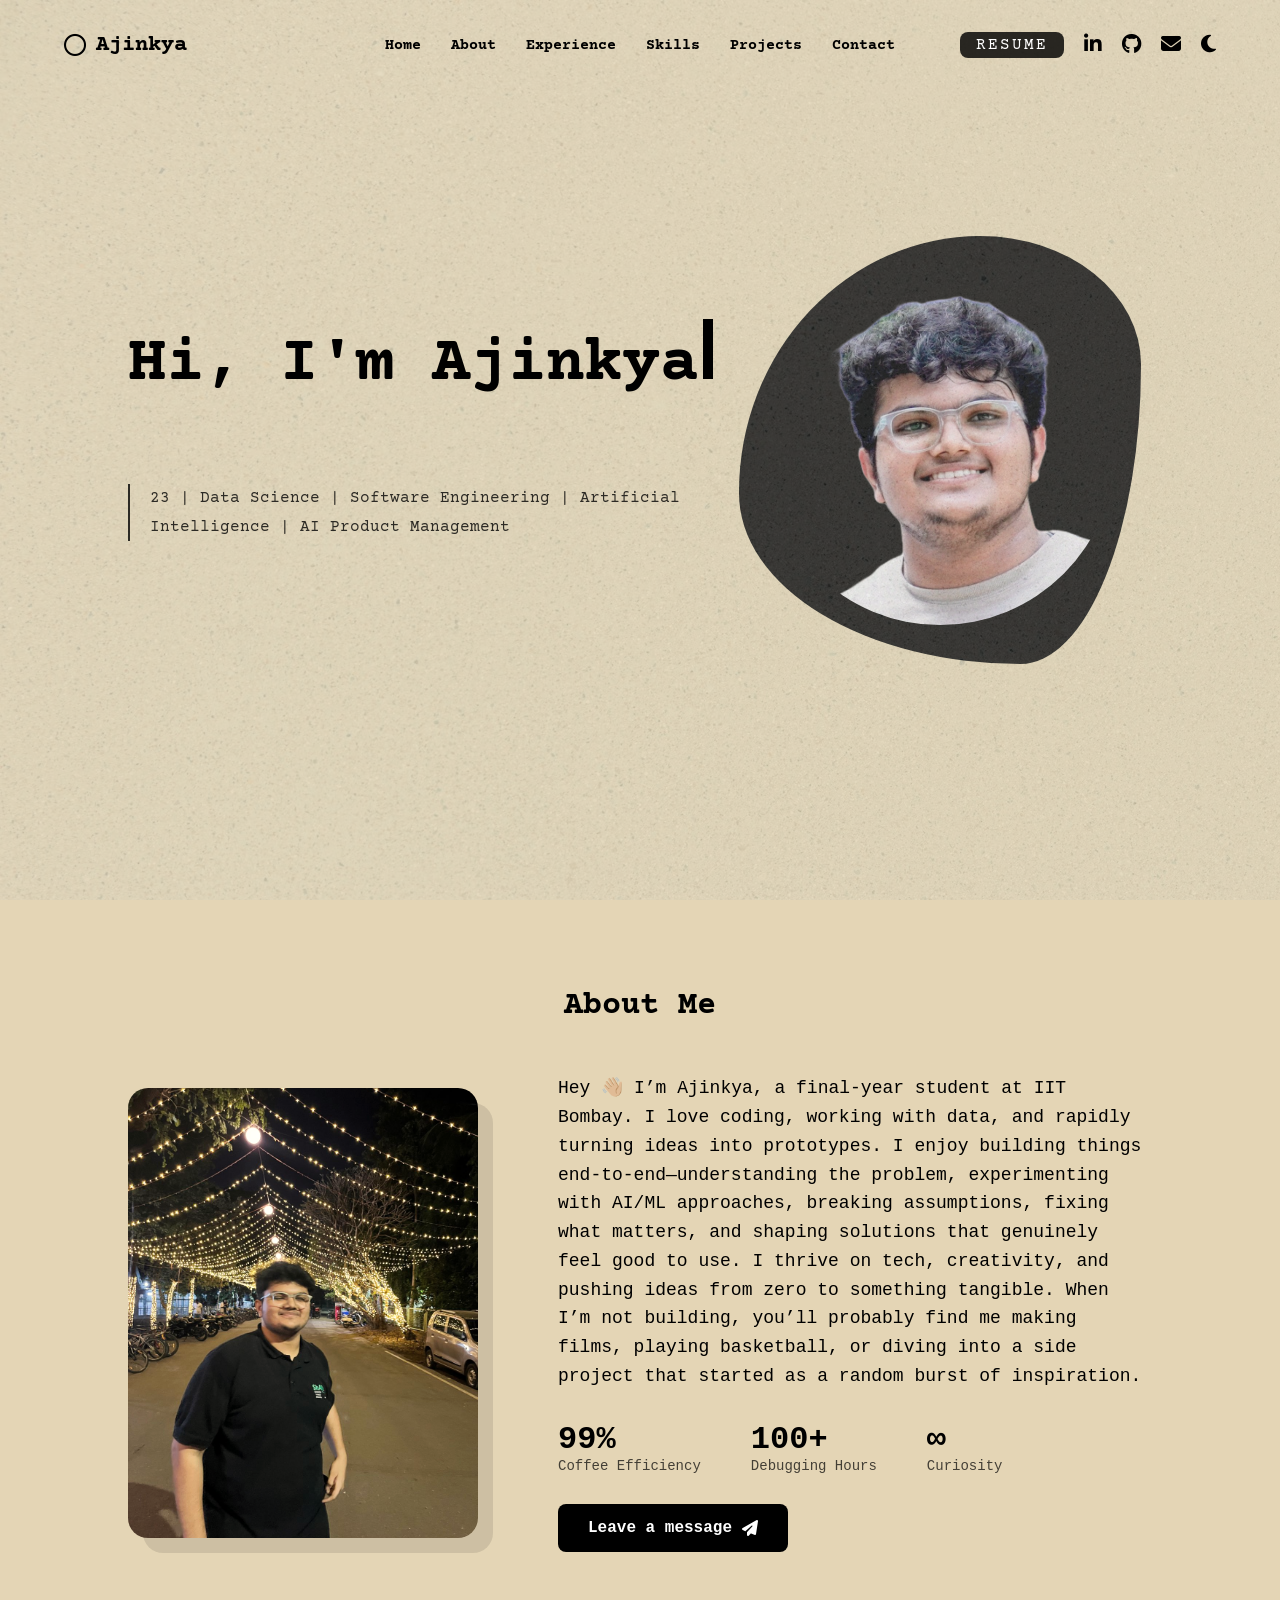
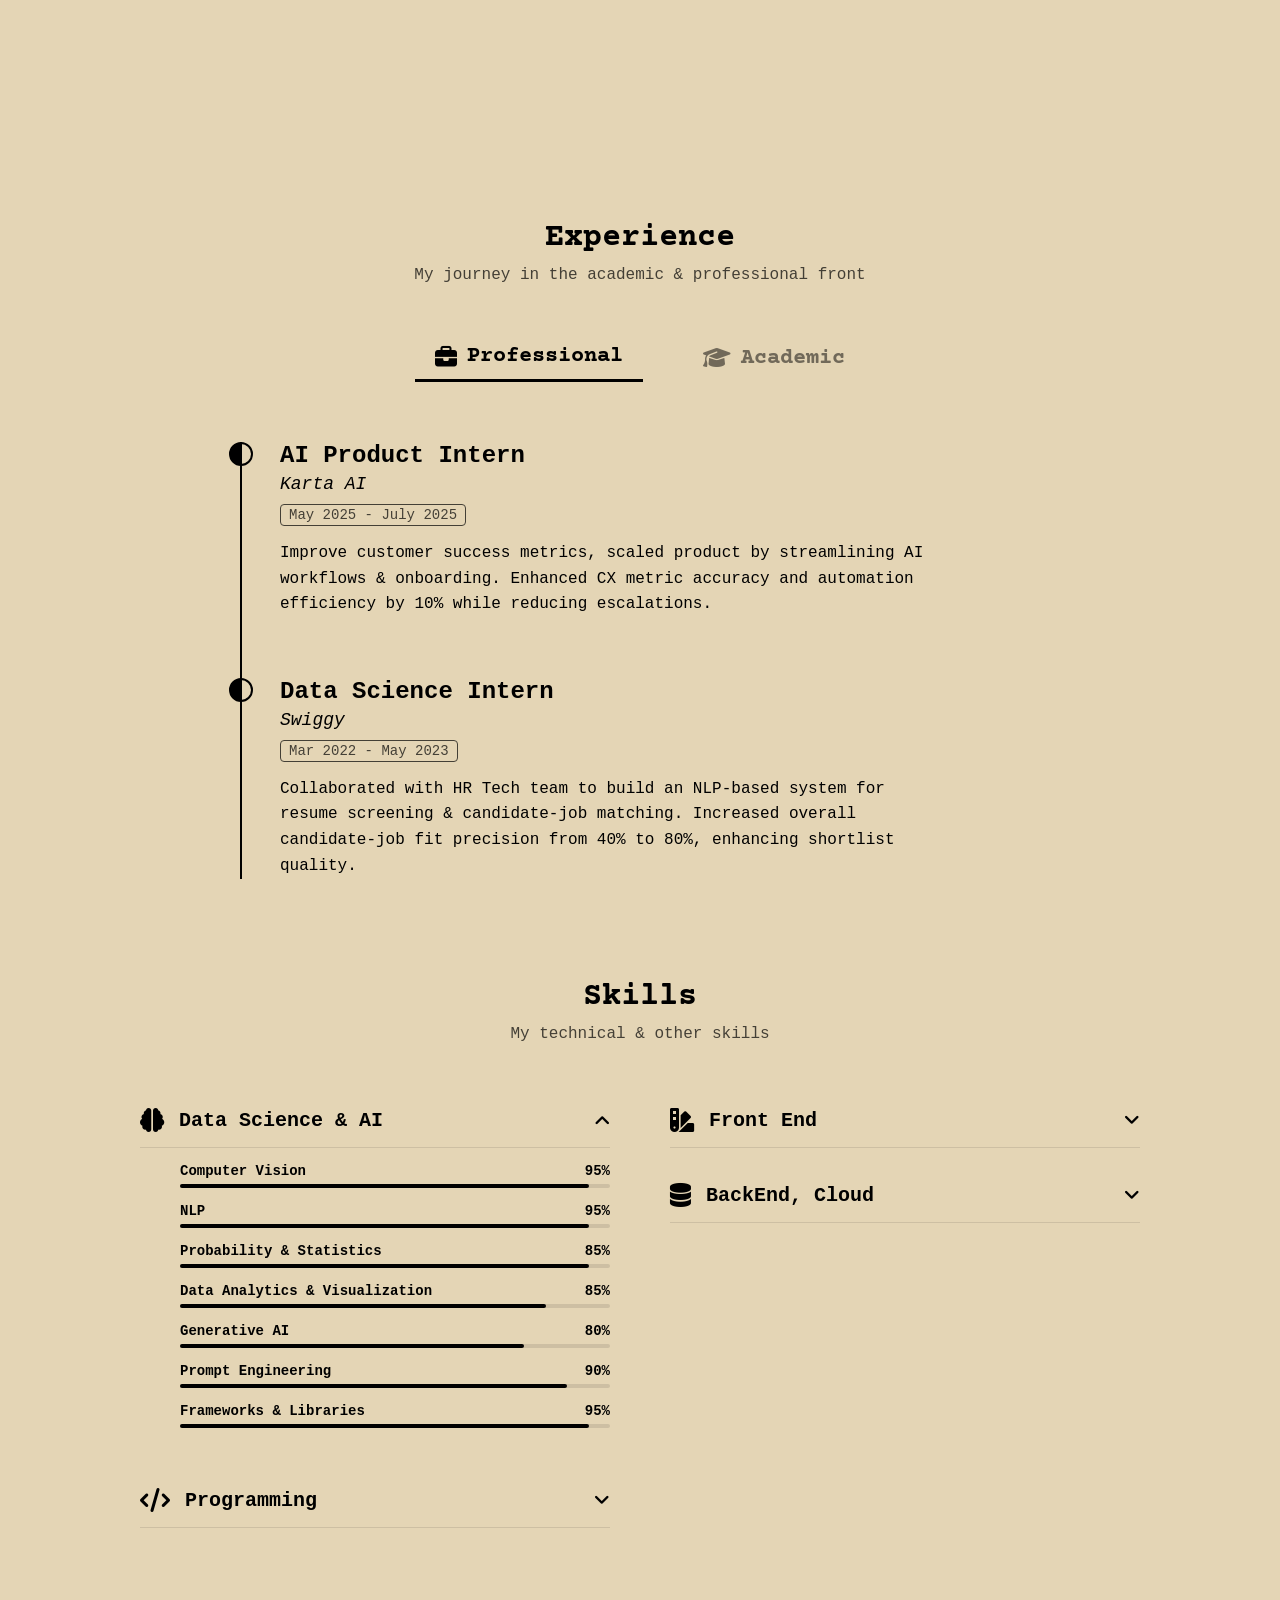
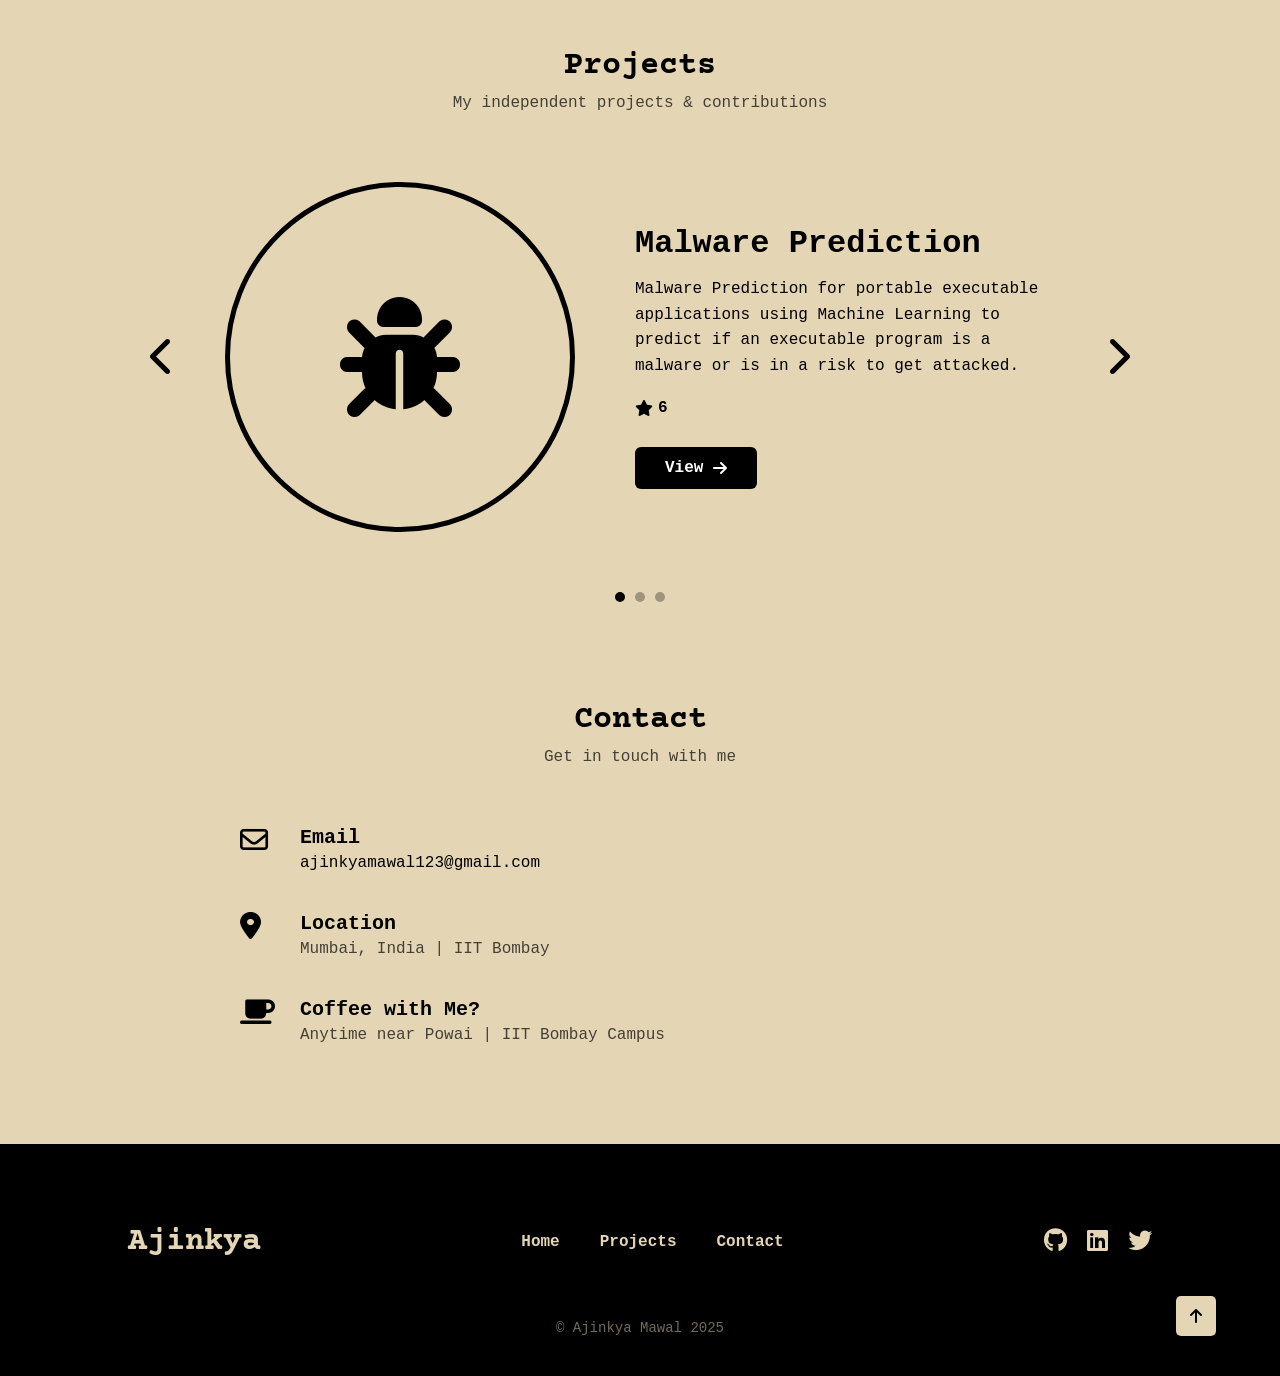
==== commit f8330f31: "New changes relative url" ====
--- a/portfolio.html
+++ b/portfolio.html
@@ -87,7 +87,7 @@
             display: flex; justify-content: center; align-items: center;
         }
         .blob-bg {
-            position: absolute; width: 100%; height: 100%; background-color: #000000;
+            position: absolute; width: 95%; height: 95%; background-color: #000000;
             border-radius: 60% 40% 30% 70% / 60% 30% 70% 40%;
             animation: blobFloat 8s ease-in-out infinite; z-index: 1; opacity: 0.9;
         }
@@ -321,7 +321,7 @@
             <a href="index.html" class="header-logo"><i class="far fa-circle"></i> Ajinkya</a>
         </div>
         <nav class="nav-menu">
-            <a href="#home">Home</a>
+            <a href="index.html">Home</a>
             <a href="#about">About</a>
             <a href="#experience">Experience</a>
             <a href="#skills">Skills</a>
@@ -347,7 +347,7 @@
         </div>
         <div class="hero-image-container">
             <div class="blob-bg"></div>
-            <img src="/Users/ajinkyamawal/Desktop/my-website-creative/images/transparent_bg_thobda.png" alt="Profile" class="profile-img">
+            <img src="images/transparent_bg_thobda.png" alt="Profile" class="profile-img">
         </div>
     </section>
 
@@ -356,7 +356,7 @@
         <h2>About Me</h2>
         <div class="about-container">
             <div class="about-img-wrapper">
-                <img src="/Users/ajinkyamawal/Desktop/my-website-creative/images/img3.jpg" alt="Ajinkya" class="about-img">
+                <img src="images/img3.jpg" alt="Ajinkya" class="about-img">
             </div>
             <div class="about-content">
                 <p style="font-size: 18px; line-height: 1.6; margin-bottom: 20px; color: #000;">
--- a/style.css
+++ b/style.css
@@ -92,8 +92,8 @@
     height: 100%;
     pointer-events: none;
     z-index: 10;
-    opacity: 0.15; 
-    background-image: url('/Users/ajinkyamawal/Desktop/my-website-creative/images/texture_22.jpg');
+    opacity: 0.2; 
+    background-image: url("images/texture_22.jpg");
     animation: noiseAnimation 0.5s linear infinite;
 }
 
@@ -209,7 +209,7 @@
 .social-sidebar a {
     font-size: 14px; /* Size of the icons */
     text-decoration: none;
-    transition: transform 0.01s ease-in;
+    transition: transform 0.1s ease-in-out;
     
     /* THE CHAMELEON FIX */
     /* 1. Match background color exactly */
@@ -218,10 +218,36 @@
     mix-blend-mode: difference;
 }
 
-.social-sidebar a:hover {
+.social-sidebar a:not(.ml-portfolio-btn):hover {
     /* Slight pop effect on hover */
-    transform: scale(1.5); 
+    transform: scale(1.05); 
     opacity: 0.8;
+}
+
+.ml-portfolio-btn {
+    display: inline-flex;
+    align-items: center;
+    justify-content: center;
+    padding: 3px 8px;
+    background-color: #d2c4a7;
+    color: #000000;
+    font-family: 'Courier New', Courier, monospace;
+    font-weight: 50;
+    letter-spacing: 1.5px;
+    text-decoration: none;
+    border-radius: 5px;
+    text-transform: uppercase;
+    transform: rotate(-90deg);
+    transform-origin: left top;
+    margin-left: -5px;
+    margin-bottom: -25px;
+    mix-blend-mode: normal;
+    transition: opacity 0.2s ease, transform 0.2s ease;
+}
+
+.ml-portfolio-btn:hover {
+    opacity: 0.85;
+    transform: rotate(-90deg) translateY(-2px);
 }
 
 /* ADJUST SIGNATURE LOCATION */
